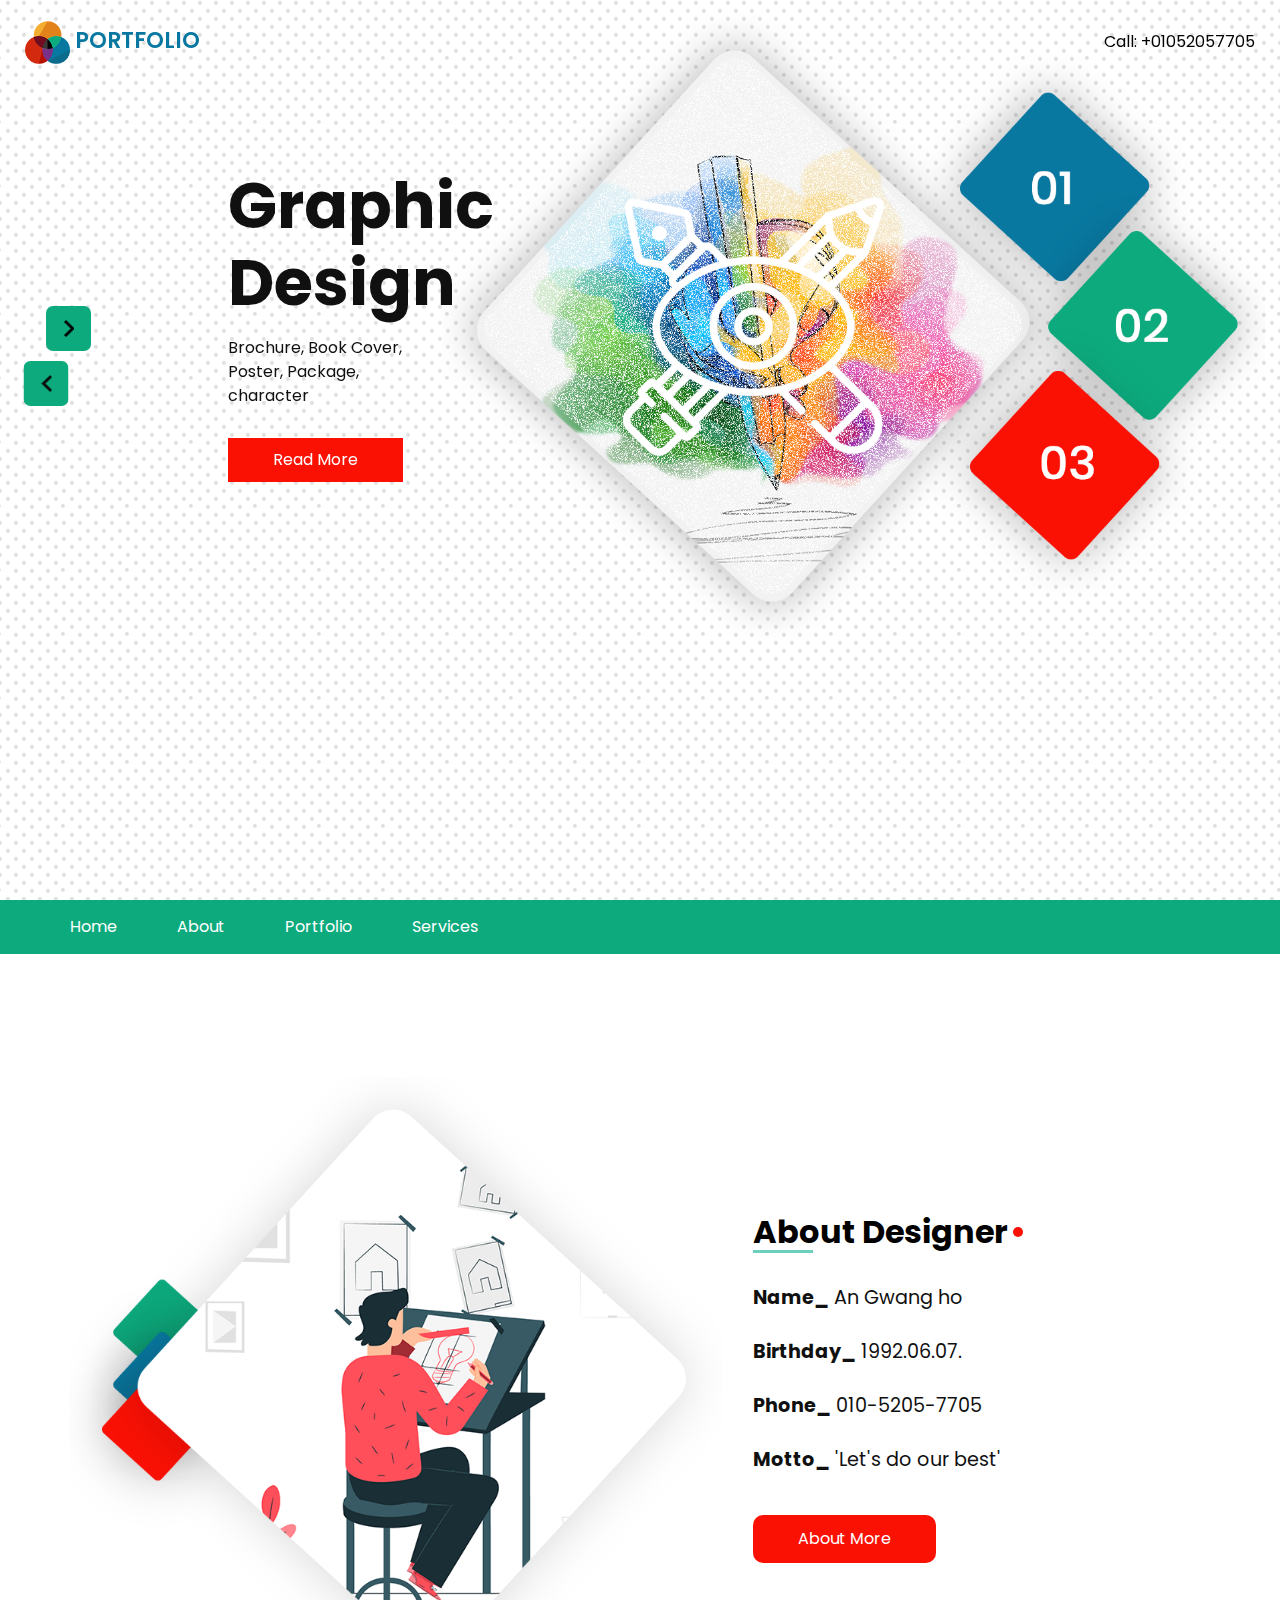
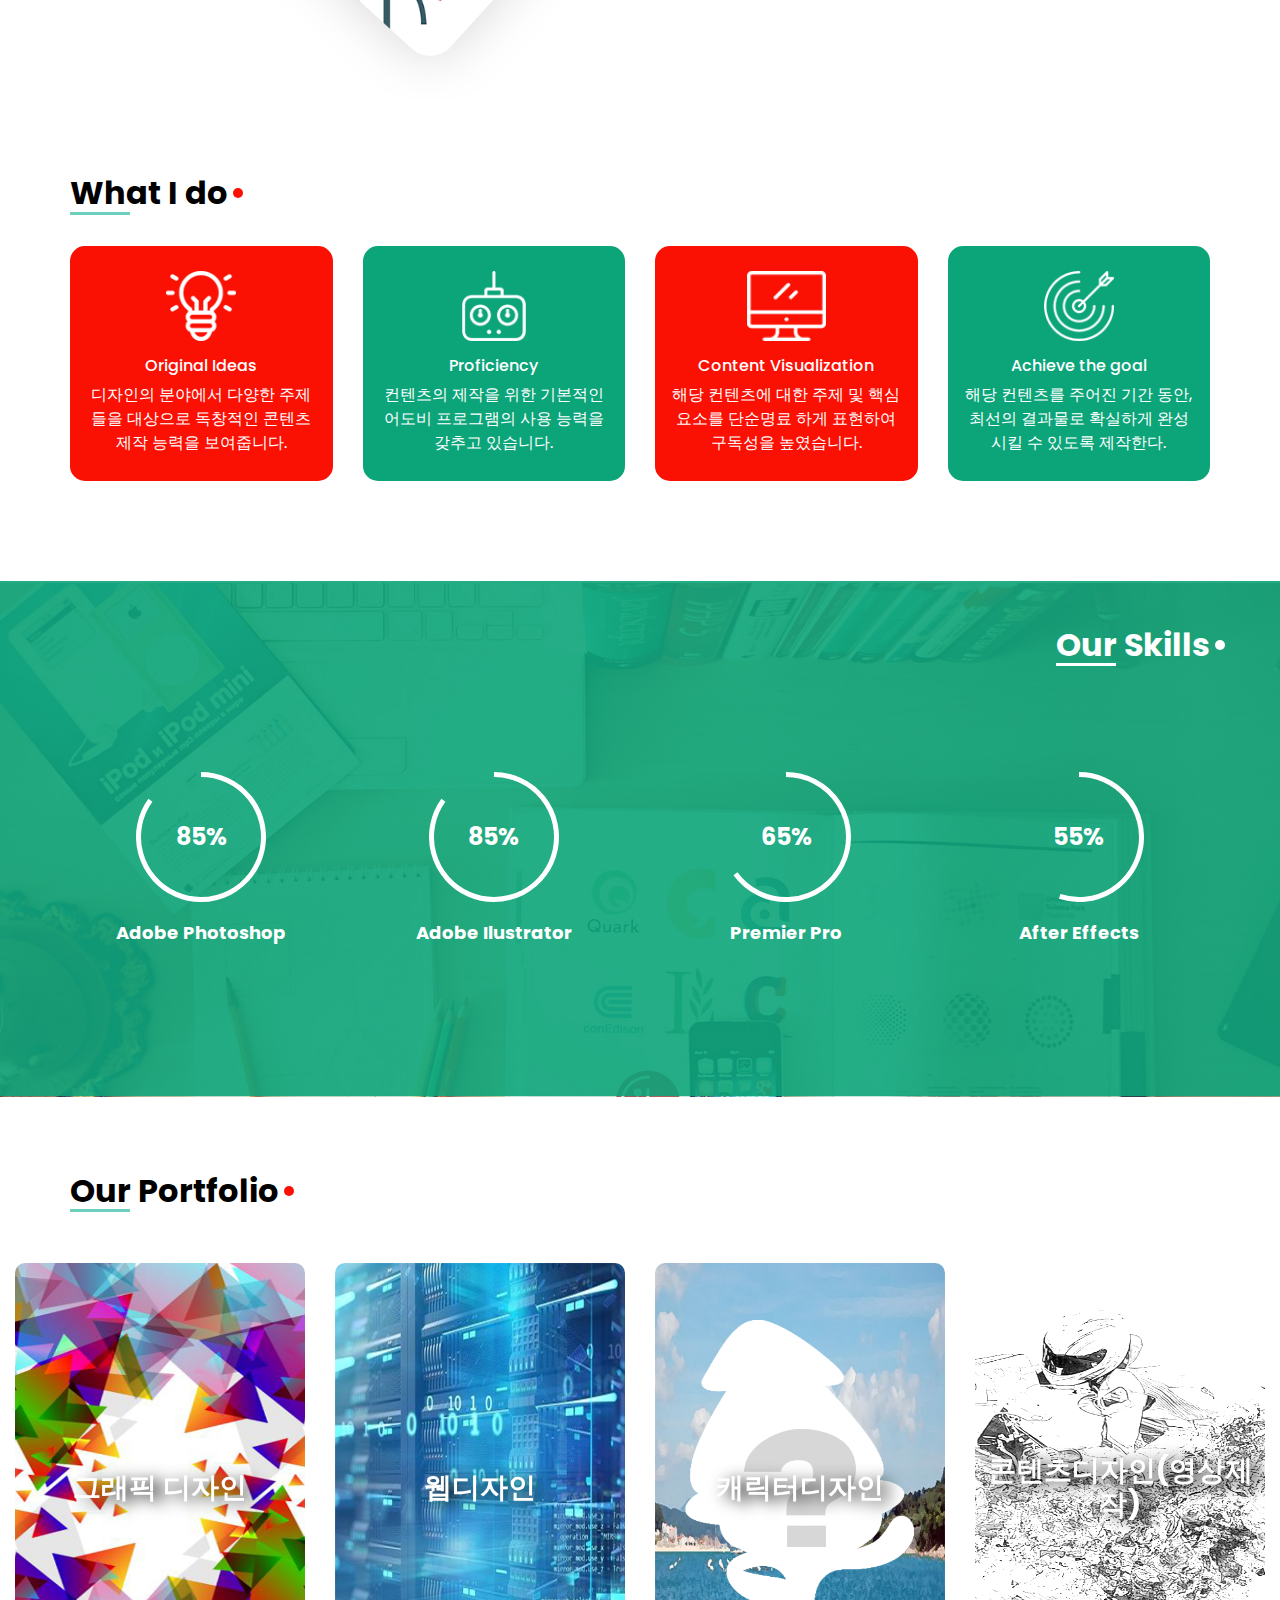
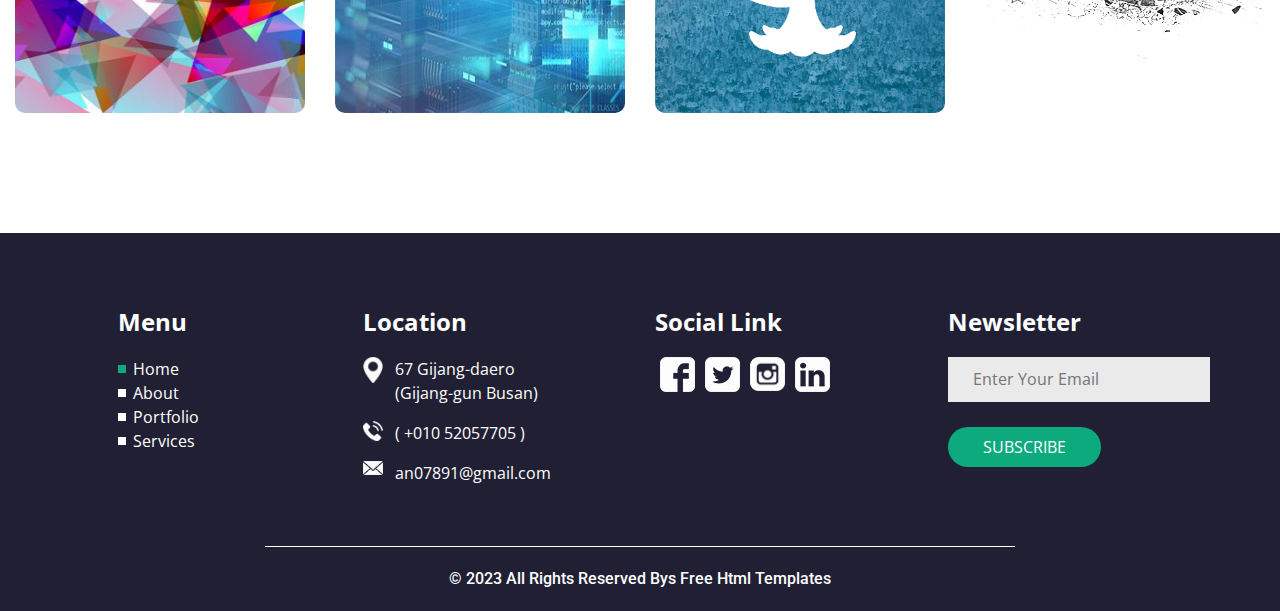
==== index.html @ 4fbd7ce8 "up" ====
<!DOCTYPE html>
<html lang="en">

<head>
  <!-- Basic -->
  <meta charset="utf-8" />
  <meta http-equiv="X-UA-Compatible" content="IE=edge" />
  <!-- Mobile Metas -->
  <meta name="viewport" content="width=device-width, initial-scale=1, shrink-to-fit=no" />
  <!-- Site Metas -->
  <meta name="keywords" content="" />
  <meta name="description" content="" />
  <meta name="author" content="" />

  <title>home</title>
  

  <!-- slider stylesheet -->
  <link rel="stylesheet" type="text/css" href="https://cdnjs.cloudflare.com/ajax/libs/OwlCarousel2/2.1.3/assets/owl.carousel.min.css" />

  <!-- bootstrap core css -->
  <link rel="stylesheet" type="text/css" href="css/bootstrap.css" />

  <!-- fonts style -->
  <link href="https://fonts.googleapis.com/css?family=Open+Sans:400,700|Poppins:400,700|Roboto:400,700&display=swap" rel="stylesheet" />
  <link rel="stylesheet" href="https://cdn.jsdelivr.net/npm/@fancyapps/ui@4.0/dist/fancybox.css" />
  <!-- Custom styles for this template -->
  <link href="css/style.css" rel="stylesheet" />
  <!-- responsive style -->
  <link href="css/responsive.css" rel="stylesheet" />
</head>

<body>
  <div class="hero_area">
    <!-- header section strats -->
    <header class="header_section">
      <div class="container-fluid">
        <nav class="navbar navbar-expand-lg custom_nav-container pt-3">
          <a class="navbar-brand" href="index.html">
            <img src="images/logo.png" alt="" />
            <span>
              portfolio
            </span>
          </a>
          <button class="navbar-toggler" type="button" data-toggle="collapse" data-target="#navbarSupportedContent" aria-controls="navbarSupportedContent" aria-expanded="false" aria-label="Toggle navigation">
            <span class="navbar-toggler-icon"></span>
          </button>

          <div class="collapse navbar-collapse" id="navbarSupportedContent">
            <ul class="navbar-nav ml-auto mr-2">
              <li class="nav-item active">
                <a class="nav-link" href="index.html">Home <span class="sr-only">(current)</span></a>
              </li>
              <li class="nav-item">
                <a class="nav-link" href="about.html">About </a>
              </li>
              <li class="nav-item">
                <a class="nav-link" href="portfolio.html">Portfolio </a>
              </li>
              <li class="nav-item">
                <a class="nav-link" href="service.html">Services</a>
              </li>

            </ul>

          </div>
          <div class="call_btn">
            <a href="">
              Call: +01052057705
            </a>
          </div>
        </nav>
      </div>
    </header>
    <!-- end header section -->

    <section class="slider_section">
      <div class="container-fluid">
        <div id="carouselExampleControls" class="carousel slide" data-ride="carousel">
          <div class="carousel-inner">
            <div class="carousel-item active">
              <div class="row">
                <div class="col-md-3 col-lg-2 offset-md-2">
                  <div class="detail-box">
                    <h1>
                      Graphic Design
                    </h1>
                    <p>
                      Brochure, Book Cover, Poster, Package,
                      character
                    </p>
                    <div>
                      <a href="">
                        Read More
                      </a>
                    </div>
                  </div>
                </div>
                <div class="col-md-7 col-lg-8">
                  <div class="img-box">
                    <img src="images/hero-1.png" alt="" />
                  </div>
                </div>
              </div>
            </div>
            <div class="carousel-item">
              <div class="row">
                <div class="col-md-3 col-lg-2 offset-md-2">
                  <div class="detail-box">
                    <h1>
                      Video Design
                    </h1>
                    <p>
                      video content(8)
                    </p>
                    <div>
                      <a href="">
                        Read More
                      </a>
                    </div>
                  </div>
                </div>
                <div class="col-md-7 col-lg-8">
                  <div class="img-box">
                    <img src="images/hero-2.png" alt="" />
                  </div>
                </div>
              </div>
            </div>
            <div class="carousel-item">
              <div class="row">
                <div class="col-md-3 col-lg-2 offset-md-2">
                  <div class="detail-box">
                    <h1>
                      Wed Design
                    </h1>
                    <p>
                      An environmental group website
                    </p>
                    <div>
                      <a href="">
                        Read More
                      </a>
                    </div>
                  </div>
                </div>
                <div class="col-md-7 col-lg-8">
                  <div class="img-box">
                    <img src="images/hero-3.png" alt="" />
                  </div>
                </div>
              </div>
            </div>
          </div>
          <a class="carousel-control-prev" href="#carouselExampleControls" role="button" data-slide="prev">
            <span class="sr-only">Previous</span>
          </a>
          <a class="carousel-control-next" href="#carouselExampleControls" role="button" data-slide="next">
            <span class="sr-only">Next</span>
          </a>
        </div>
      </div>
    </section>
  </div>

  <!-- custom menu -->
  <div class="custom_menu-container">
    <div class="container">
      <div class="custom_menu">
        <ul class="navbar-nav ">
          <li class="nav-item active">
            <a class="nav-link pl-0" href="index.html">Home <span class="sr-only">(current)</span></a>
          </li>
          <li class="nav-item">
            <a class="nav-link" href="about.html">About </a>
          </li>
          <li class="nav-item">
            <a class="nav-link" href="portfolio.html">Portfolio </a>
          </li>
          <li class="nav-item">
            <a class="nav-link" href="service.html">Services</a>
          </li>

        </ul>
      </div>
    </div>
  </div>

  <!-- custom menu -->

  <!-- about section -->

  <section class="about_section layout_padding mt-5">
    <div class="container">
      <div class="row">
        <div class="col-md-7">
          <div class="img-box">
            <img src="images/about-img.png" alt="" />
          </div>
        </div>
        <div class="col-md-5">
          <div class="detail-box">
            <div class="custom_heading-container">
              <h2>
                About Designer
              </h2>
            </div>
            <p style="font-size: 1.2em;"><strong>Name_</strong>&nbsp;An Gwang ho<br></p>
            <p style="font-size: 1.2em;"><strong>Birthday_</strong>&nbsp;1992.06.07.<br></p>
            <p style="font-size: 1.2em;"><strong>Phone_</strong>&nbsp;010-5205-7705<br></p>
            <p style="font-size: 1.2em;"><strong>Motto_</strong>&nbsp;'Let's do our best'</p>
              <a href="">
                About More
              </a>
            </div>
          </div>
        </div>
      </div>
    </div>
  </section>

  <!-- end about section -->

  <!-- do section -->
  <section class="do_section layout_padding-bottom">
    <div class="container">
      <div class="custom_heading-container">
        <h2>
          What I do
        </h2>
      </div>
      <div class="row">
        <div class="col-md-3 col-sm-6">
          <div class="content-box bg-red">
            <div class="img-box">
              <img src="images/idea.png" alt="" />
            </div>
            <div class="detail-box">
              <h6>
                Original Ideas
              </h6>
              <p>
                디자인의 분야에서 다양한 주제들을 대상으로
                독창적인 콘텐츠 제작 능력을 보여줍니다.

              </p>
            </div>
          </div>
        </div>
        <div class="col-md-3 col-sm-6">
          <div class="content-box bg-green">
            <div class="img-box">
              <img src="images/controller.png" alt="" />
            </div>
            <div class="detail-box">
              <h6>
                Proficiency
              </h6>
              <p>
                컨텐츠의 제작을 위한 기본적인 어도비 프로그램의 
                사용 능력을 갖추고 있습니다.
              </p>
            </div>
          </div>
        </div>
        <div class="col-md-3 col-sm-6">
          <div class="content-box bg-red">
            <div class="img-box">
              <img src="images/monitor.png" alt="" />
            </div>
            <div class="detail-box">
              <h6>
                Content Visualization
              </h6>
              <p>
                해당 컨텐츠에 대한 주제 및 핵심요소를 단순명료
                하게 표현하여 구독성을 높였습니다.
              </p>
            </div>
          </div>
        </div>
        <div class="col-md-3 col-sm-6">
          <div class="content-box bg-green">
            <div class="img-box">
              <img src="images/tack.png" alt="" />
            </div>
            <div class="detail-box">
              <h6>
              Achieve the goal
              </h6>
              <p>
                해당 컨텐츠를 주어진 기간 동안, 최선의 결과물로
                확실하게 완성시킬 수 있도록 제작한다.
              </p>
            </div>
          </div>
        </div>
      </div>
    </div>
  </section>

  <!-- end do section -->

  <!-- skill section -->

  <section class="skill_section layout_padding2">
    <div class="container">
      <div class="custom_heading-container">
        <h2>
          Our Skills
        </h2>
      </div>
      <div class="skill_padding">
        <div class="row">
          <div class="col-md-3 col-sm-6">
            <div class="box">
              <div class="circle" id="circles-1"></div>
              <h6>
                Adobe Photoshop
              </h6>
            </div>
          </div>
          <div class="col-md-3 col-sm-6">
            <div class="box">
              <div class="circle" id="circles-4"></div>
              <h6>
                Adobe Ilustrator
              </h6>
            </div>
          </div>
        
          <div class="col-md-3 col-sm-6">
            <div class="box">
              <div class="circle" id="circles-3"></div>
              <h6>
                Premier Pro
              </h6>
            </div>
          </div>
          <div class="col-md-3 col-sm-6">
            <div class="box">
              <div class="circle" id="circles-2"></div>
              <h6>
                After Effects
              </h6>
            </div>
          </div>
       
        </div>
      </div>
    </div>
  </section>

  <!-- end skill section -->

 <!-- portfolio section -->
 <section class="portfolio_section layout_padding">
  <div class="container">
    <div class="custom_heading-container">
      <h2>
        Our Portfolio
      </h2>
    </div>
  </div>
  <div class="container-fluid">
    <div class="row">
      <div class="col-md-6">
        <div class="row">
           <div class="col-sm-6">
            <div class="box b-3">
                <a href="./slideshow.html">
                 <img src="images/p-0.jpg" alt="" />
                 <h4>그래픽 디자인</h4>

            </div>
          </div>
          <div class="col-sm-6">
            <div class="box b-3">
              <a href="./pj01/index.html">
               <img src="images/p-s00.png" alt="" />
               <h4>웹디자인</h4>
              </a>
            </div>
          </div>
        </div>
      </div>
       <div class="col-md-6">
        <div class="row">
           <div class="col-sm-6">
            <div class="box b-3">
              <a href="./img_p/캐릭터 디자인.pdf">
               <img src="./images/p-s0.png" alt="" />
               <h4>캐릭터디자인</h4>
              </a>
            </div>
          </div>
          <div class="col-sm-6">
            <div class="box b-3">
              <a href="img_p/영상/수정(쌍둥이).mp4" data-fancybox="gallery">
              <a href="img_p/영상/새우깡.mp4" data-fancybox="gallery">  
              <a href="img_p/영상/탄산음료광고.mp4" data-fancybox="gallery">
              <a href="img_p/영상/수정(커피).mp4" data-fancybox="gallery">
              <a href="img_p/영상/수정(봄).mp4" data-fancybox="gallery">
              <a href="img_p/영상/슬라이드쇼_광고(40).mp4" data-fancybox="gallery">
              <a href="img_p/영상/수정(힐링).mp4" data-fancybox="gallery">
              <a href="img_p/영상/안광호_자기소개영상(30초).mp4" data-fancybox="gallery">
               <img src="images/test.gif" alt="" />
               <h4>콘텐츠디자인(영상제작)</h4>
              </a>
              </a>
              </a>
              </a>
              </a>
              </a>
              </a>
              </a>
            </div>
          </div>
        </div>
      </div>
</section>

<!-- end portfolio section -->



  <!-- info section -->
  <section class="info_section layout_padding-top layout_padding2-bottom">
    <div class="container">
      <div class="row">
        <div class="col-md-6 col-lg-3">
          <div class="info_links pl-lg-5">
            <h4>
              Menu
            </h4>
            <ul>
              <li class="active">
                <a href="index.html">
                  Home
                </a>
              </li>
              <li>
                <a href="about.html">
                  About
                </a>
              </li>
              <li>
                <a class="" href="portfolio.html">Portfolio </a>
              </li>
              <li>
                <a class="" href="service.html">Services</a>
              </li>

            </ul>
          </div>
        </div>
        <div class="col-md-6 col-lg-3">
          <div class="info_contact">
            <h4>
              Location
            </h4>
            <div>
              <img src="images/location.png" alt="" />
              <p>
                67 Gijang-daero<br>(Gijang-gun Busan)
              </p>
            </div>
            <div>
              <img src="images/telephone.png" alt="" />
              <p>
                ( +010 52057705 )
              </p>
            </div>
            <div>
              <img src="images/envelope.png" alt="" />
              <p>
                an07891@gmail.com
              </p>
            </div>
          </div>
        </div>

        <div class="col-md-6 col-lg-3">
          <div class="info_social">
            <h4>
              Social Link
            </h4>
            <div class="social_container">
              <div>
                <a href="">
                  <img src="images/facebook-logo.png" alt="" />
                </a>
              </div>
              <div>
                <a href="">
                  <img src="images/twitter-logo.png" alt="" />
                </a>
              </div>
              <div>
                <a href="">
                  <img src="images/instagram.png" alt="" />
                </a>
              </div>
              <div>
                <a href="">
                  <img src="images/linkedin-sign.png" alt="" />
                </a>
              </div>
            </div>
          </div>
        </div>
        <div class="col-md-6 col-lg-3">
          <div class="info_form">
            <h4>
              Newsletter
            </h4>
            <form action="#">
              <input type="text" placeholder="Enter Your Email" />
              <button type="submit">
                Subscribe
              </button>
            </form>
          </div>
        </div>
      </div>
    </div>
  </section>

  <!-- end info_section -->

  <!-- footer section -->
  <footer class="container-fluid footer_section">
    <p>
      &copy; 2023 All Rights Reserved Bys
      <a href="https://html.design/">Free Html Templates</a>
    </p>
  </footer>
  <!-- footer section -->
  <script src="https://cdn.jsdelivr.net/npm/@fancyapps/ui@4.0/dist/fancybox.umd.js"></script>

  <script src="js/jquery-3.4.1.min.js"></script>
  <script src="js/bootstrap.js"></script>
  <script src="js/circles.min.js"></script>
  <script src="js/custom.js"></script>


</body>

</html>
---- css/style.css ----
body {
  font-family: 'Poppins', sans-serif;
  color: #101010;
  background-color: #ffffff;
}

.layout_padding {
  padding: 75px 0;
}

.layout_padding2 {
  padding: 45px 0;
}

.layout_padding2-top {
  padding-top: 45px;
}

.layout_padding2-bottom {
  padding-bottom: 45px;
}

.layout_padding-top {
  padding-top: 75px;
}

.layout_padding-bottom {
  padding-bottom: 75px;
}

.custom_heading-container {
  display: -webkit-box;
  display: -ms-flexbox;
  display: flex;
}

.custom_heading-container h2 {
  color: #000000;
  font-weight: 700;
  position: relative;
}

.custom_heading-container h2::before {
  content: "";
  width: 60px;
  height: 3px;
  position: absolute;
  left: 0;
  bottom: -2px;
  background-color: #6bd1bd;
}

.custom_heading-container h2::after {
  content: "";
  width: 10px;
  height: 10px;
  position: absolute;
  top: 50%;
  right: -15px;
  -webkit-transform: translateY(-50%);
          transform: translateY(-50%);
  background-color: #fb1004;
  border-radius: 100%;
}

/*header section*/
.hero_area {
  height: 100vh;
  background-image: url(../images/hero-bg.png);
}

.sub_page .hero_area {
  height: auto;
}

.hero_area.sub_pages {
  height: auto;
}

.header_section .active a {
  color: #0caa7d !important;
}

.header_section .call_btn {
  margin-left: auto;
}

.header_section .call_btn a {
  color: #000000;
}

.header_section .container-fluid {
  padding-right: 25px;
  padding-left: 25px;
}

.header_section .nav_container {
  margin: 0 auto;
}

.custom_nav-container.navbar-expand-lg .navbar-nav .nav-link {
  padding: 10px 30px;
  color: #070101;
  text-align: center;
}

.custom_nav-container .user_option {
  display: -webkit-box;
  display: -ms-flexbox;
  display: flex;
  -webkit-box-orient: vertical;
  -webkit-box-direction: normal;
      -ms-flex-direction: column;
          flex-direction: column;
  -webkit-box-align: center;
      -ms-flex-align: center;
          align-items: center;
}

.custom_nav-container .user_option .login_btn-container a {
  display: inline-block;
  padding: 10px 30px;
  color: #070101;
  text-align: center;
}

a,
a:hover,
a:focus {
  text-decoration: none;
}

a:hover,
a:focus {
  color: initial;
}

.btn,
.btn:focus {
  outline: none !important;
  -webkit-box-shadow: none;
          box-shadow: none;
}

.nav_search-btn {
  background-image: url(../images/search-icon-black.png);
  background-size: 22px;
  background-repeat: no-repeat;
  width: 35px;
  height: 35px;
  padding: 0;
  border: none;
}

.navbar-brand img {
  width: 45px;
}

.navbar-brand,
.navbar-brand:hover {
  color: #0878a0;
  font-size: 22px;
  font-weight: 600;
  text-transform: uppercase;
}

.custom_nav-container {
  z-index: 99999;
  padding: 15px 0;
}

.custom_nav-container .navbar-toggler {
  outline: none;
}

.custom_nav-container .navbar-toggler .navbar-toggler-icon {
  background-image: url(../images/menu.png);
  background-size: 55px;
}

/*end header section*/
.slider_section {
  margin-top: -75px;
}

.slider_section .row {
  -webkit-box-align: center;
      -ms-flex-align: center;
          align-items: center;
}

.slider_section .detail-box h1 {
  font-size: 4rem;
  font-weight: bold;
}

.slider_section .detail-box p {
  margin: 15px 0;
}

.slider_section .detail-box a {
  display: inline-block;
  padding: 10px 45px;
  background-color: #fb1004;
  color: #ffffff;
  border-radius: 0;
  margin-top: 15px;
}

.slider_section .detail-box a:hover {
  background-color: #b00b03;
  color: #ffffff;
}

.slider_section .img-box img {
  width: 100%;
}

.slider_section .carousel-control-prev,
.slider_section .carousel-control-next {
  position: absolute;
  left: 2.5%;
  width: 45px;
  height: 45px;
  border: none;
  top: 47%;
}

.slider_section .carousel-control-prev {
  -webkit-transform: translate(-50%, 55px);
          transform: translate(-50%, 55px);
}

.carousel-control-prev,
.carousel-control-next {
  background-color: #0caa7d;
  background-repeat: no-repeat;
  background-size: 10px;
  background-position: center;
  opacity: 1;
  border-radius: 7px;
}

.carousel-control-prev:hover,
.carousel-control-next:hover {
  background-color: #fb1004;
}

.carousel-control-prev {
  background-image: url(../images/left-arrow-black.png);
}

.carousel-control-prev:hover {
  background-image: url(../images/left-arrow-white.png);
}

.carousel-control-next {
  background-image: url(../images/right-arrow-black.png);
}

.carousel-control-next:hover {
  background-image: url(../images/right-arrow-white.png);
}

.menu_fixed-position {
  position: fixed;
  top: 0;
  width: 100%;
  z-index: 99999999999999999999999999;
}

.custom_menu-container {
  background-color: #0caa7d;
}

.custom_menu-container .custom_menu {
  display: -webkit-box;
  display: -ms-flexbox;
  display: flex;
  -webkit-box-pack: justify;
      -ms-flex-pack: justify;
          justify-content: space-between;
}

.custom_menu-container .custom_menu .navbar-nav {
  display: -webkit-box;
  display: -ms-flexbox;
  display: flex;
  -webkit-box-orient: horizontal;
  -webkit-box-direction: normal;
      -ms-flex-direction: row;
          flex-direction: row;
}

.custom_menu-container .custom_menu .navbar-nav .nav-link {
  padding: 15px 30px;
  color: #ffffff;
  text-align: center;
}

.custom_menu-container .custom_menu .user_option {
  display: -webkit-box;
  display: -ms-flexbox;
  display: flex;
  -webkit-box-align: end;
      -ms-flex-align: end;
          align-items: flex-end;
}

.custom_menu-container .custom_menu .user_option .login_btn-container a {
  display: inline-block;
  padding: 15px 30px;
  color: #ffffff;
  text-align: center;
}

.custom_menu-container .nav_search-btn {
  background-image: url(../images/search-icon.png);
}

.about_section .row {
  -webkit-box-align: center;
      -ms-flex-align: center;
          align-items: center;
}

.about_section .img-box img {
  width: 100%;
}

.about_section .detail-box p {
  margin-top: 25px;
}

.about_section .detail-box a {
  display: inline-block;
  padding: 12px 45px;
  background-color: #fb1004;
  color: #ffffff;
  border-radius: 10px;
  margin-top: 25px;
}

.about_section .detail-box a:hover {
  background-color: #b00b03;
  color: #ffffff;
}

.do_section .content-box {
  color: #ffffff;
  text-align: center;
  padding: 10px 15px;
  border-radius: 15px;
  margin: 25px 0;
}

.do_section .content-box img {
  height: 70px;
  margin: 15px;
}

.do_section .content-box.bg-red {
  background-color: #fb1004;
}

.do_section .content-box.bg-green {
  background-color: #0ca57a;
}

.skill_section {
  background-image: url(../images/skill-bg.jpg);
  background-size: cover;
  background-repeat: no-repeat;
}

.skill_section .row .col-md-3 {
  display: -webkit-box;
  display: -ms-flexbox;
  display: flex;
  -webkit-box-pack: center;
      -ms-flex-pack: center;
          justify-content: center;
  text-align: center;
  color: #ffffff;
  margin: 25px 0;
}

.skill_section .row .col-md-3 h6 {
  font-weight: bold;
  margin-top: 20px;
  font-size: 18px;
}

.skill_section .skill_padding {
  padding: 75px 0;
}

.skill_section .custom_heading-container {
  -webkit-box-pack: end;
      -ms-flex-pack: end;
          justify-content: flex-end;
}

.skill_section .custom_heading-container h2 {
  color: #ffffff;
}

.skill_section .custom_heading-container h2::before, .skill_section .custom_heading-container h2::after {
  background-color: #ffffff;
}

.skill_section .progress_text {
  font-size: 24px !important;
  color: #ffffff;
  font-weight: bold;
}

.portfolio_section .row .col-md-6 {
  margin: 45px 0;
}

.portfolio_section .box {
  position: relative;
  border-radius: 10px;
  overflow: hidden;
}

.portfolio_section .box.b-1, .portfolio_section .box.b-4 {
  margin-bottom: 20px;
}

.portfolio_section .box img {
  width: 100%;
  height : 450px
}

.portfolio_section .box h4 {
  position: absolute;
  top: 50%;
  left: 50%;
  -webkit-transform: translate(-50%, -50%);
          transform: translate(-50%, -50%);
  width: 100%;
  text-align: center;
  color: #ffffff;
  font-weight: bold;
  font-size: 28px;
  -webkit-filter: drop-shadow(8px 3px 8px #000000);
          filter: drop-shadow(8px 3px 8px #000000);
}

.client_section .custom_heading-container {
  -webkit-box-pack: center;
      -ms-flex-pack: center;
          justify-content: center;
}

.client_section .client_container {
  display: -webkit-box;
  display: -ms-flexbox;
  display: flex;
  -webkit-box-align: start;
      -ms-flex-align: start;
          align-items: flex-start;
}

.client_section .client_box {
  background-color: #f3f3f3;
  margin-left: 25px;
  margin-right: 25px;
  padding: 25px;
  border-radius: 20px;
}

.client_section .client_box.b-2 {
  margin-top: 135px;
}

.client_section .client_box .client-id {
  display: -webkit-box;
  display: -ms-flexbox;
  display: flex;
  -webkit-box-align: end;
      -ms-flex-align: end;
          align-items: flex-end;
}

.client_section .client_box .client-id .img-box {
  border-radius: 10px;
  overflow: hidden;
}

.client_section .client_box .client-id .img-box img {
  width: 100%;
}

.client_section .client_box .client-id .name {
  margin-left: 10px;
}

.client_section .client_box .client-id .name h5 {
  text-transform: uppercase;
  color: #0caa7d;
  font-weight: bold;
}

.client_section .client_box .detail {
  margin-top: 25px;
}

.client_section .carousel-control-prev,
.client_section .carousel-control-next {
  width: 60PX;
  height: 60PX;
  border-radius: 100%;
  top: 40%;
  background-size: 10px;
}

.client_section .carousel-control-prev {
  left: -75px;
}

.client_section .carousel-control-next {
  right: -75px;
}

.contact_section {
  background-color: #0ca57a;
  color: #fff;
  background-size: cover;
  background-repeat: no-repeat;
}

.contact_section .row {
  -webkit-box-align: center;
      -ms-flex-align: center;
          align-items: center;
}

.contact_section h2 {
  margin-bottom: 45px;
  font-family: 'Roboto', sans-serif;
  font-weight: bold;
}

.contact_section form {
  padding-right: 35px;
}

.contact_section input {
  width: 100%;
  border: 0;
  height: 50px;
  border-radius: 25px;
  margin-bottom: 25px;
  padding-left: 25px;
  background-color: #ffffff;
  border: 1px solid #bbbbbb;
  outline: none;
  color: #101010;
}

.contact_section input::-webkit-input-placeholder {
  color: #131313;
}

.contact_section input:-ms-input-placeholder {
  color: #131313;
}

.contact_section input::-ms-input-placeholder {
  color: #131313;
}

.contact_section input::placeholder {
  color: #131313;
}

.contact_section input.message-box {
  height: 120px;
}

.contact_section button {
  background-color: #fa0909;
  padding: 15px 55px;
  outline: none;
  border: none;
  border-radius: 30px;
  color: #fff;
  font-family: 'Roboto', sans-serif;
}

.contact_section button:hover {
  background-color: #cc0404;
}

.info_section {
  background-color: #201f33;
  color: #ffffff;
  font-family: 'Open Sans', sans-serif;
}

.info_section h4 {
  font-weight: bold;
  margin-bottom: 20px;
}

.info_links ul {
  padding-left: 15px;
}

.info_links ul .active::before {
  background-color: #0caa7d;
}

.info_links ul li {
  list-style-type: none;
  position: relative;
}

.info_links ul li::before {
  content: "";
  left: -15px;
  top: 50%;
  position: absolute;
  width: 8px;
  height: 8px;
  background-color: #ffffff;
  -webkit-transform: translateY(-50%);
          transform: translateY(-50%);
}

.info_links ul li a {
  color: #ffffff;
}

.info_form input {
  width: 100%;
  border: none;
  height: 45px;
  margin-bottom: 25px;
  padding-left: 25px;
  background-color: #eaeaea;
  outline: none;
  color: #101010;
}

.info_form button {
  background-color: #0caa7d;
  padding: 8px 35px;
  outline: none;
  border: none;
  border-radius: 30px;
  color: #fff;
  text-transform: uppercase;
}

.info_form button:hover {
  background-color: #097a5a;
}

.info_social .social_container {
  display: -webkit-box;
  display: -ms-flexbox;
  display: flex;
}

.info_social .social_container a {
  margin: 0 5px;
}

.info_social .social_container a img {
  width: 35px;
}

.info_contact > div {
  display: -webkit-box;
  display: -ms-flexbox;
  display: flex;
  -webkit-box-align: start;
      -ms-flex-align: start;
          align-items: flex-start;
}

.info_contact > div img {
  width: 20px;
  height: auto;
  margin-right: 12px;
}

/* footer section*/
.footer_section {
  background-color: #201f33;
  font-weight: 500;
  font-family: 'Roboto', sans-serif;
}

.footer_section p {
  border-top: 1px solid #ffffff;
  width: 60%;
  color: #ffffff;
  margin: 0 auto;
  text-align: center;
  padding: 20px 35px;
}

.footer_section a {
  color: #ffffff;
}
/*# sourceMappingURL=style.css.map */
---- css/responsive.css ----
@media (max-width: 1120px) {
    .contact_section .col-lg-4.offset-lg-2.col-md-5.offset-md-1 {
        margin-top: 45px;
        margin-bottom: 45px;
    }
}

@media (max-width: 992px) {
    .header_section .call_btn {
        display: none;
    }

    .custom_menu-container {
        display: none;
    }

    .slider_section {
        margin: 0;
    }

    .client_section .client_container {
        flex-direction: column;
    }

    .client_section .client_box.b-2 {
        margin-top: 45px;
    }


    .info_section .col-lg-3 {
        margin: 25px auto;
        text-align: center;
    }

    .info_links ul {
        display: flex;
        flex-direction: column;
        align-items: center;
    }

    .info_contact>div {
        justify-content: center;
    }

    .info_social .social_container {
        justify-content: center;
    }

}

@media (max-width: 768px) {
    .hero_area {
        height: auto;
    }

    .slider_section {
        padding: 75px 0;
    }

    .client_section .carousel-control-prev,
    .client_section .carousel-control-next {
        display: none;
    }

    .contact_section form {
        padding: 0;
    }

    .contact_section button {
        margin: auto;
    }


    .footer_section p {
        width: 100%;
    }

    .client_section .client_box {
        margin-left: auto;
        margin-right: auto;
    }

    .slider_section .img-box {
        margin-top: 25px;
    }
}

@media (max-width: 576px) {

    .slider_section .carousel-control-prev,
    .slider_section .carousel-control-next {
        display: none;
    }

    .skill_section .custom_heading-container {
        justify-content: center;
    }

    .slider_section {
        padding: 45px 0;
    }

    .portfolio_section .box {
        margin-bottom: 20px;
    }
}

@media (max-width: 480px) {}

@media (max-width: 420px) {}

@media (max-width: 360px) {}

@media (min-width: 1200px) {
    .container {
        max-width: 1170px;
    }
}

@media (min-width: 992px) {
    .navbar-expand-lg .navbar-collapse {
        display: none !important;
    }
}
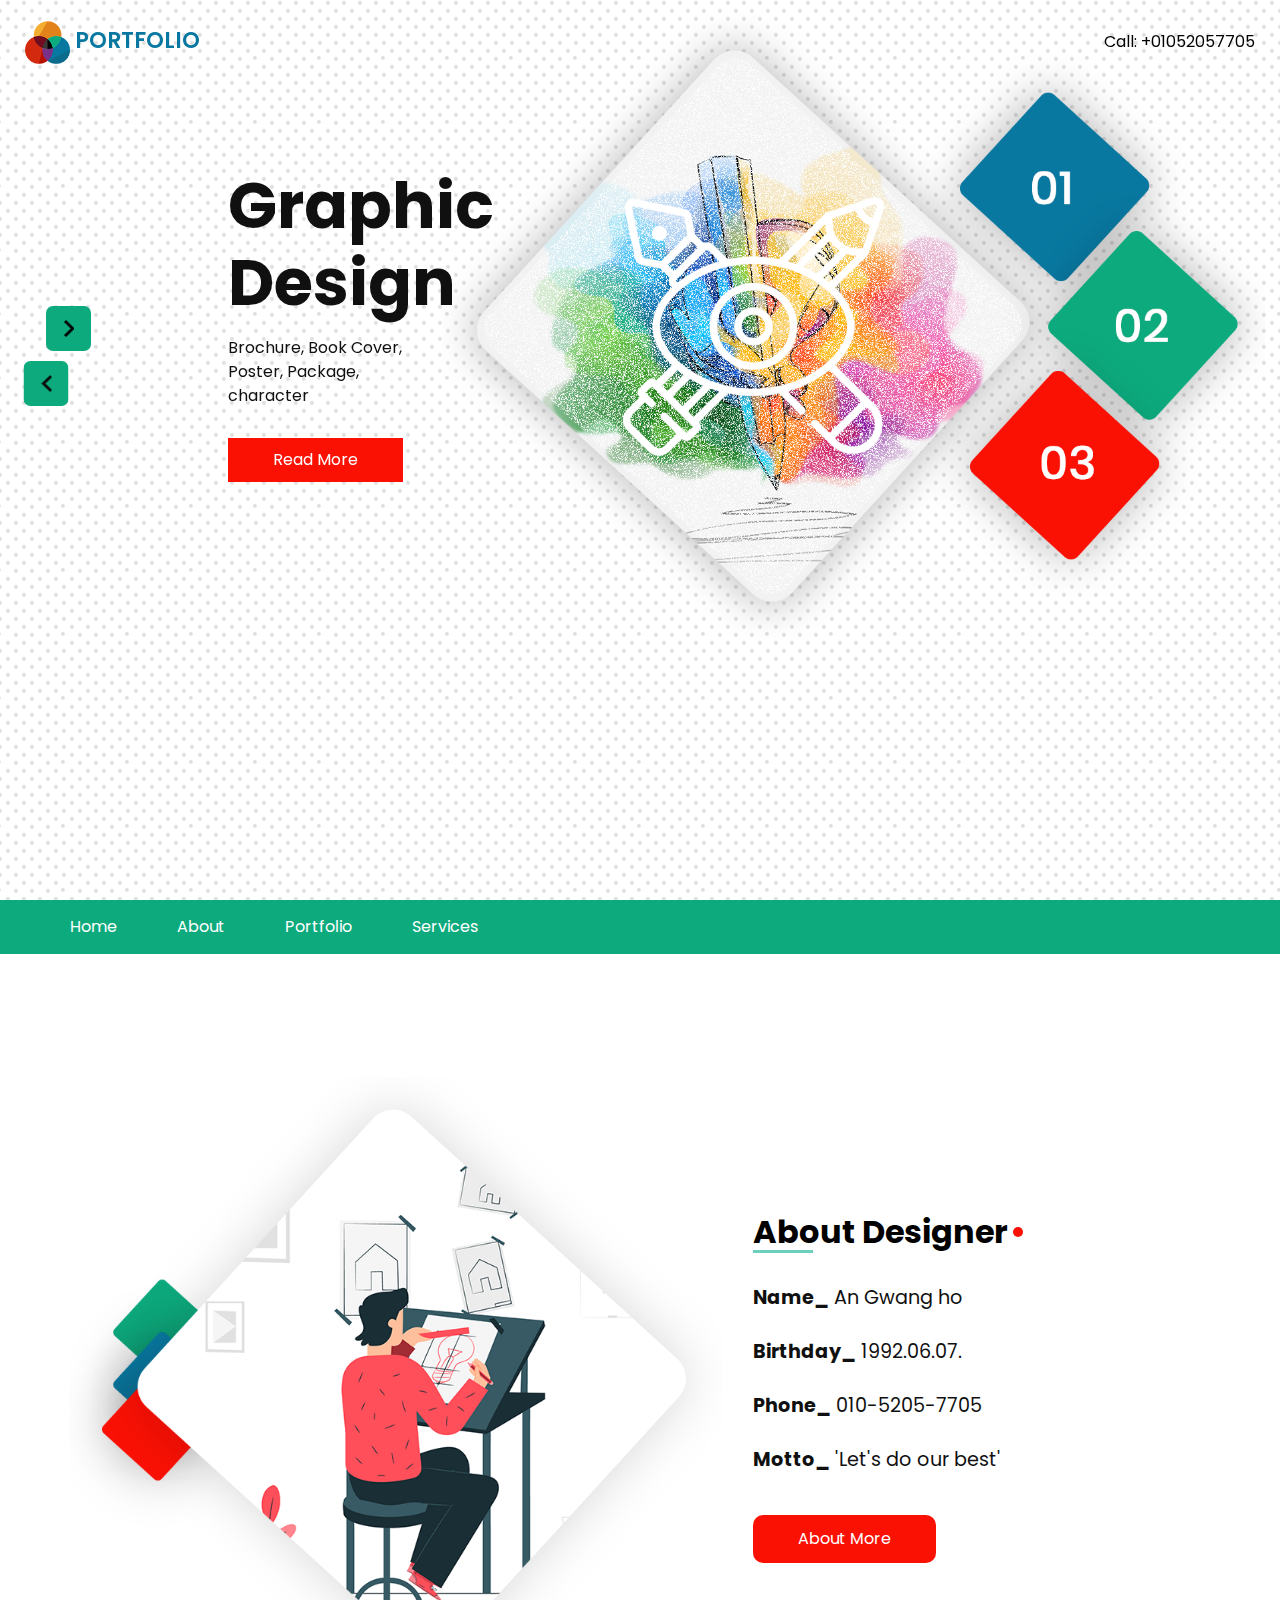
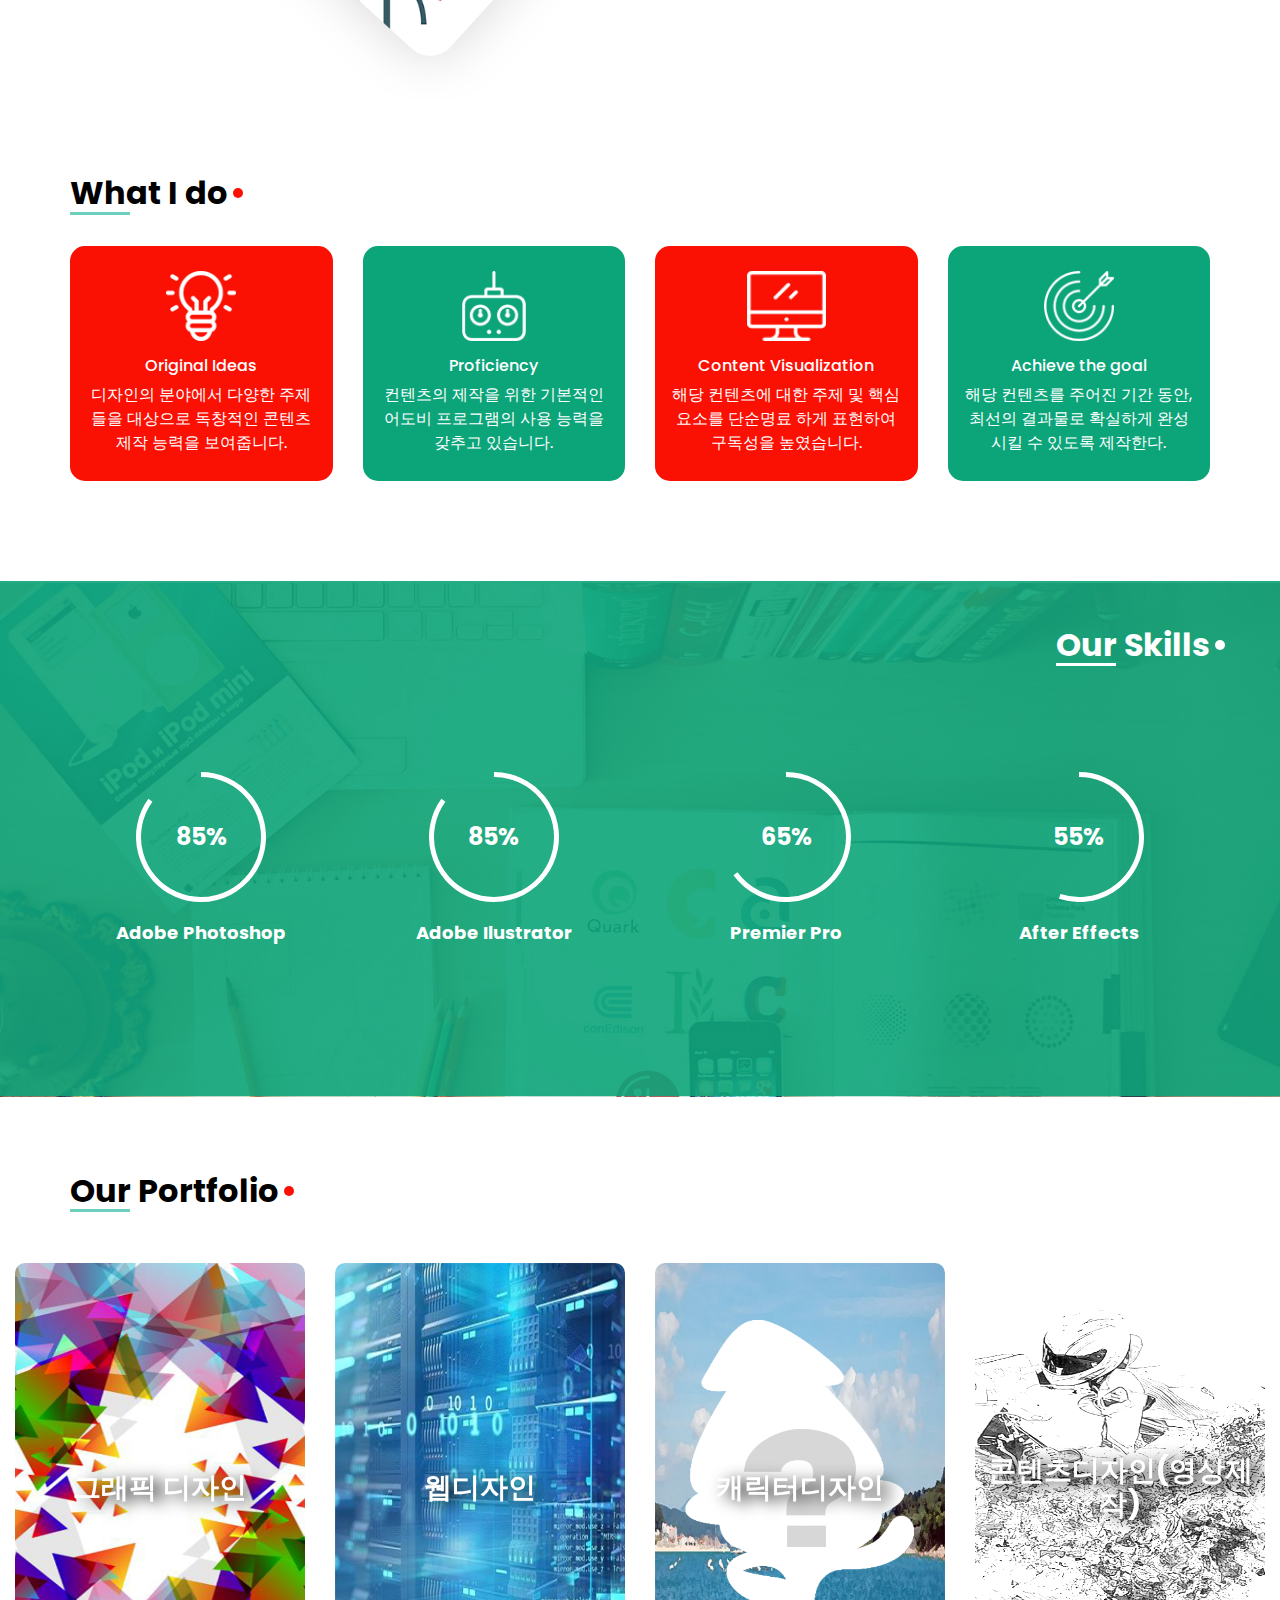
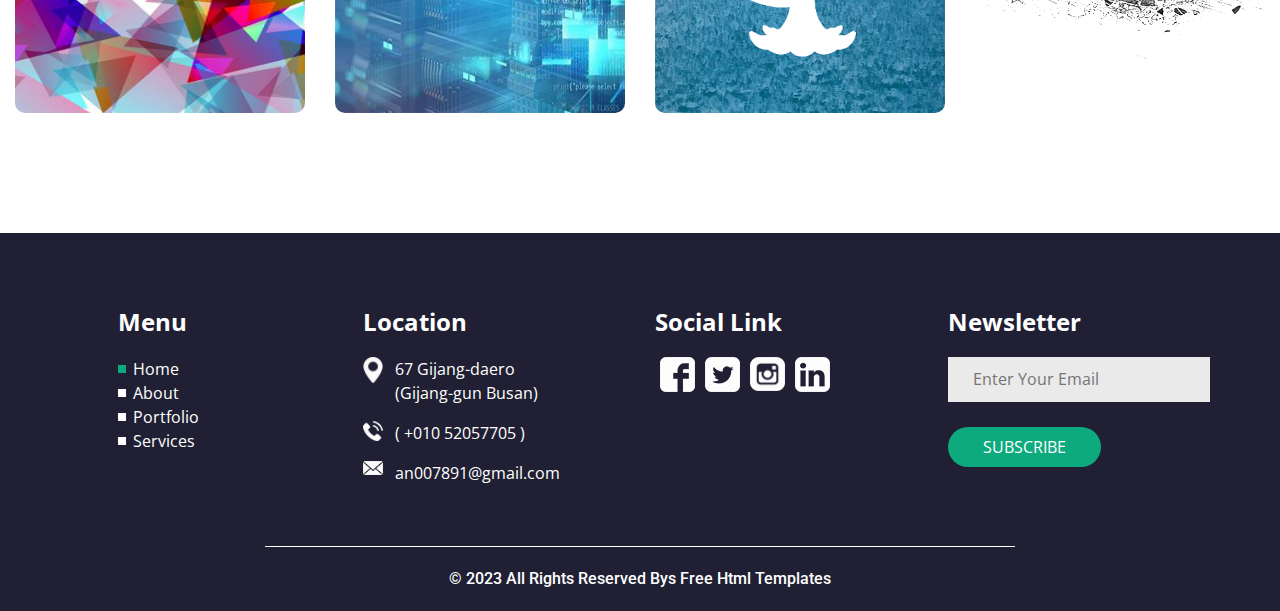
==== commit f15a6b1d: "Update index.html" ====
--- a/index.html
+++ b/index.html
@@ -474,7 +474,7 @@
             <div>
               <img src="images/envelope.png" alt="" />
               <p>
-                an07891@gmail.com
+                an007891@gmail.com
               </p>
             </div>
           </div>
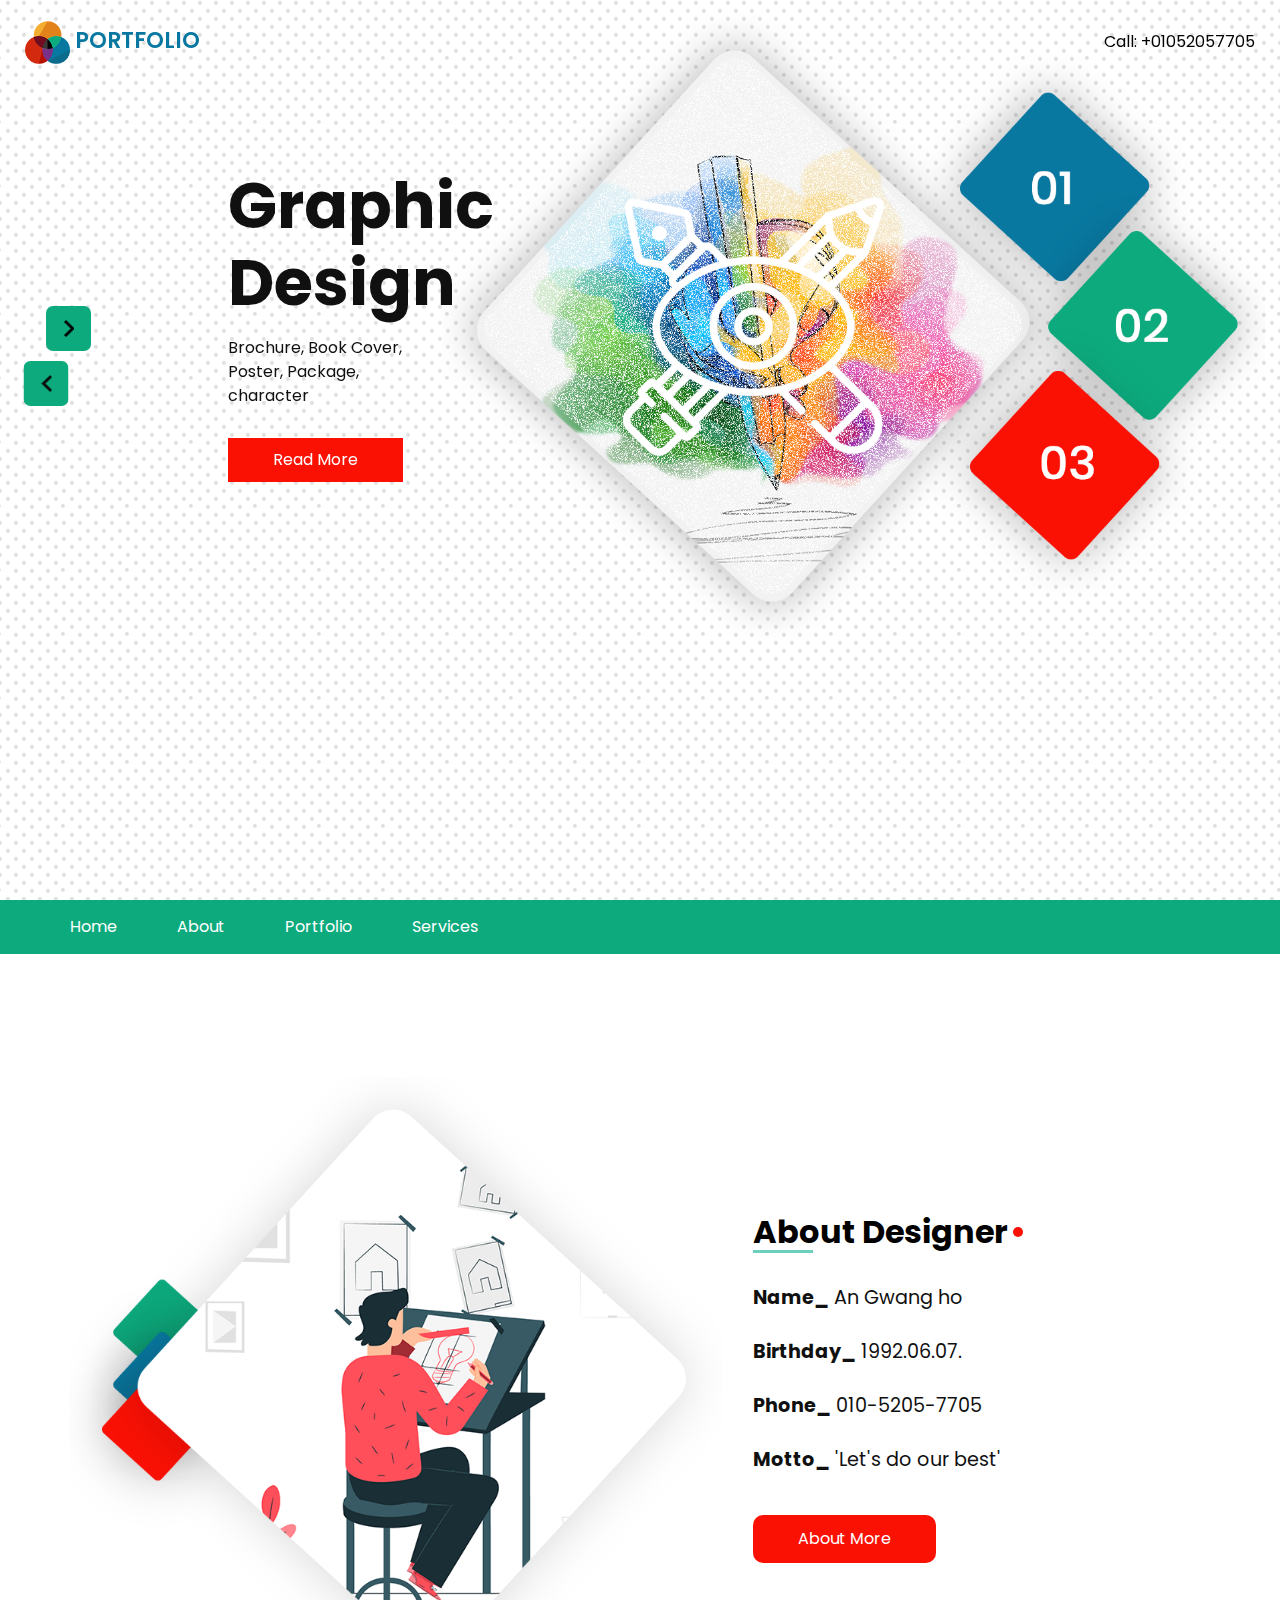
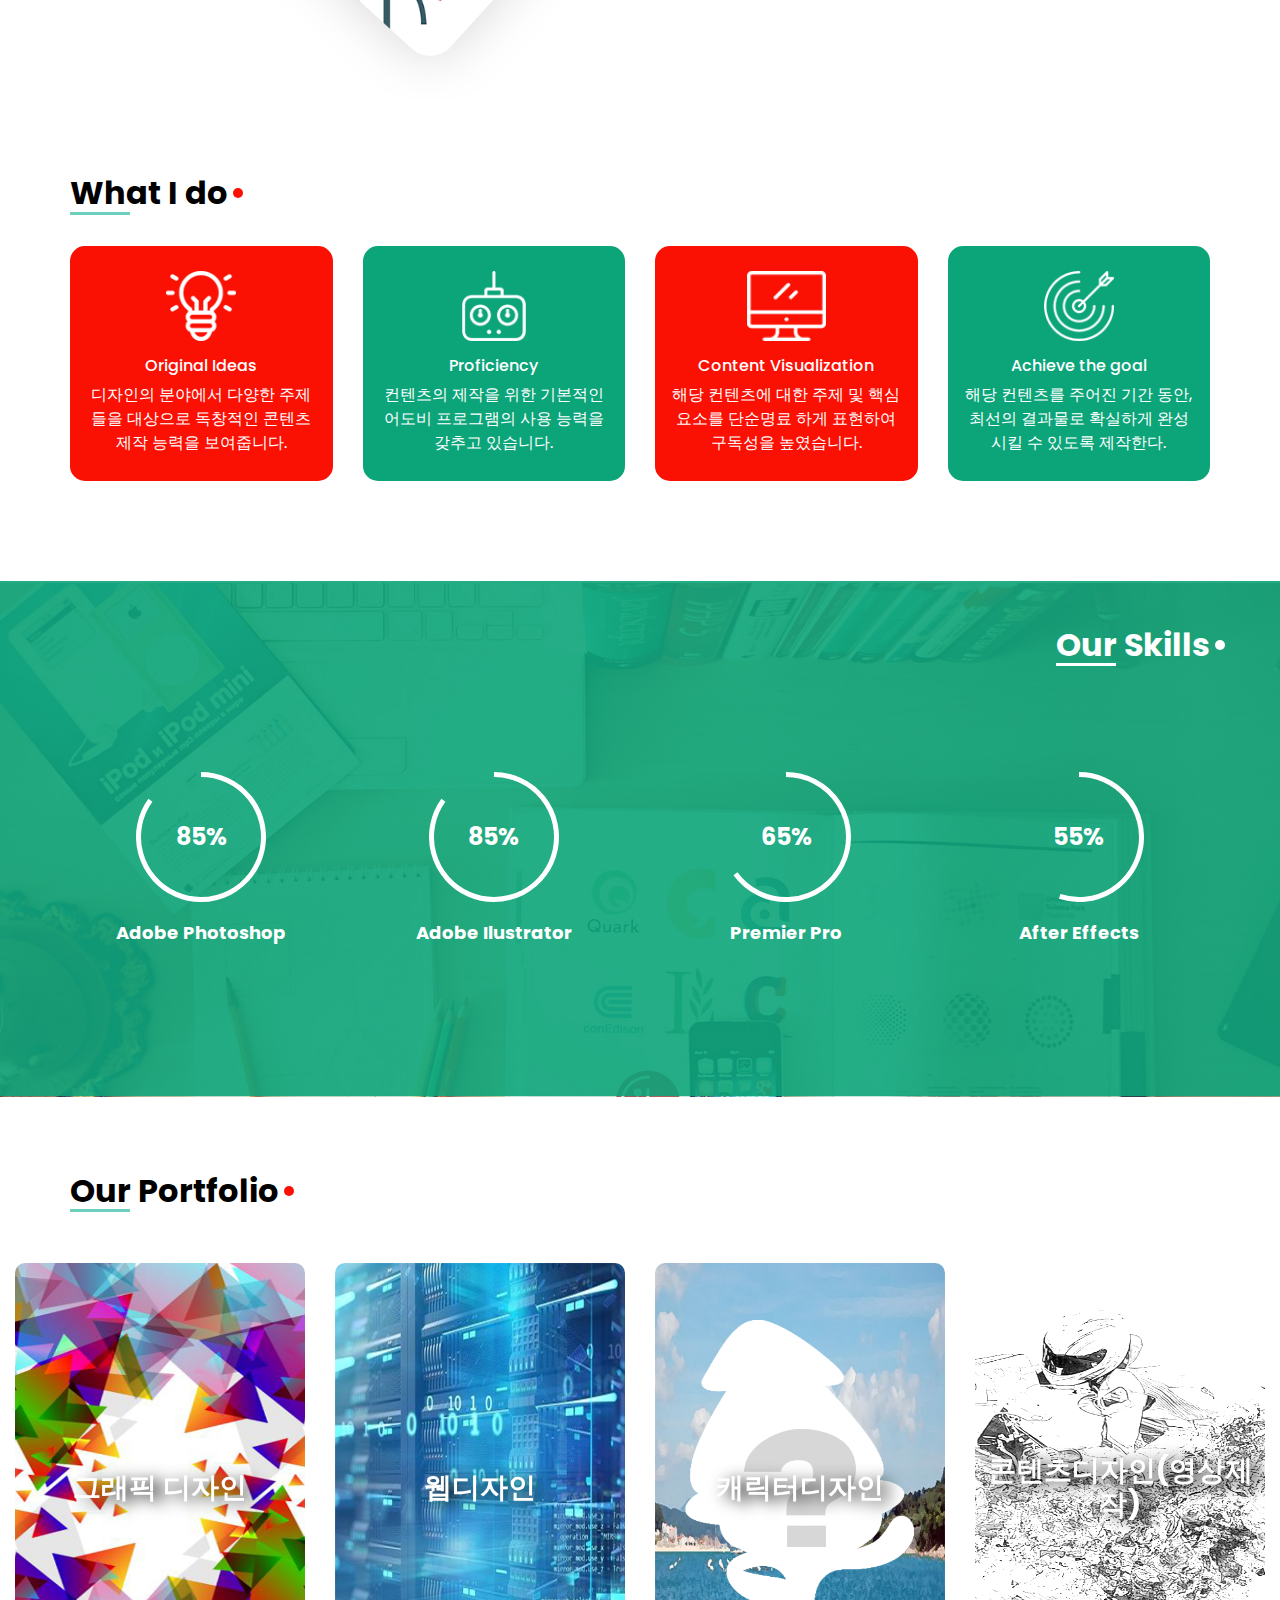
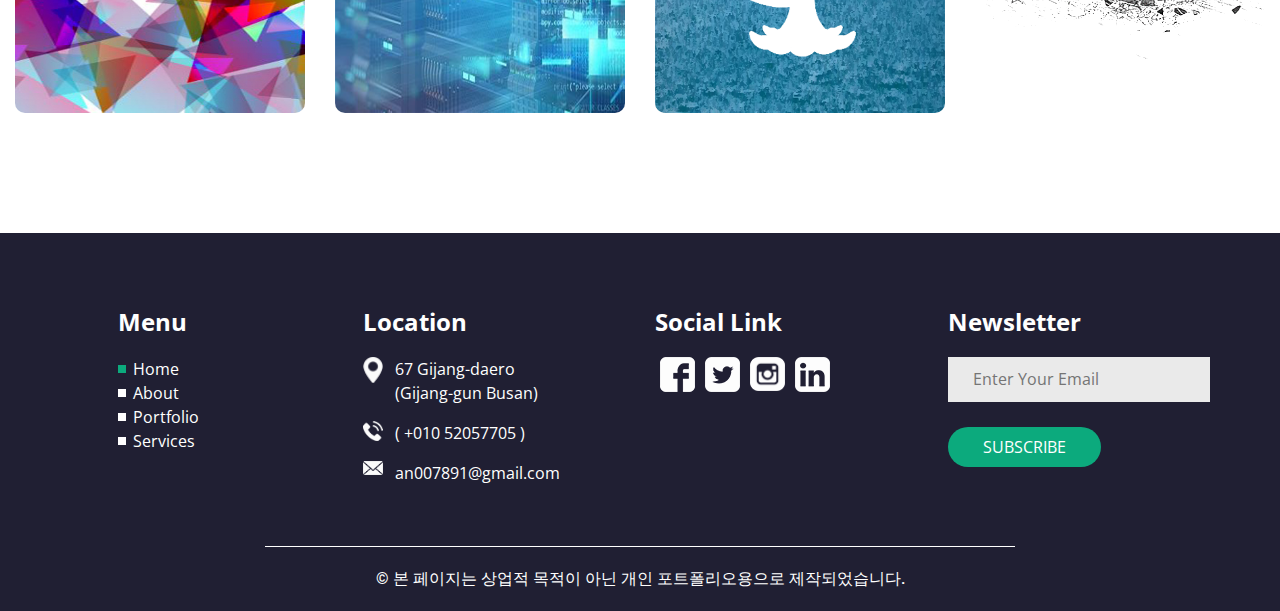
==== commit 5343da26: "up" ====
--- a/index.html
+++ b/index.html
@@ -531,8 +531,7 @@
   <!-- footer section -->
   <footer class="container-fluid footer_section">
     <p>
-      &copy; 2023 All Rights Reserved Bys
-      <a href="https://html.design/">Free Html Templates</a>
+      &copy; 본 페이지는 상업적 목적이 아닌 개인 포트폴리오용으로 제작되었습니다.
     </p>
   </footer>
   <!-- footer section -->
